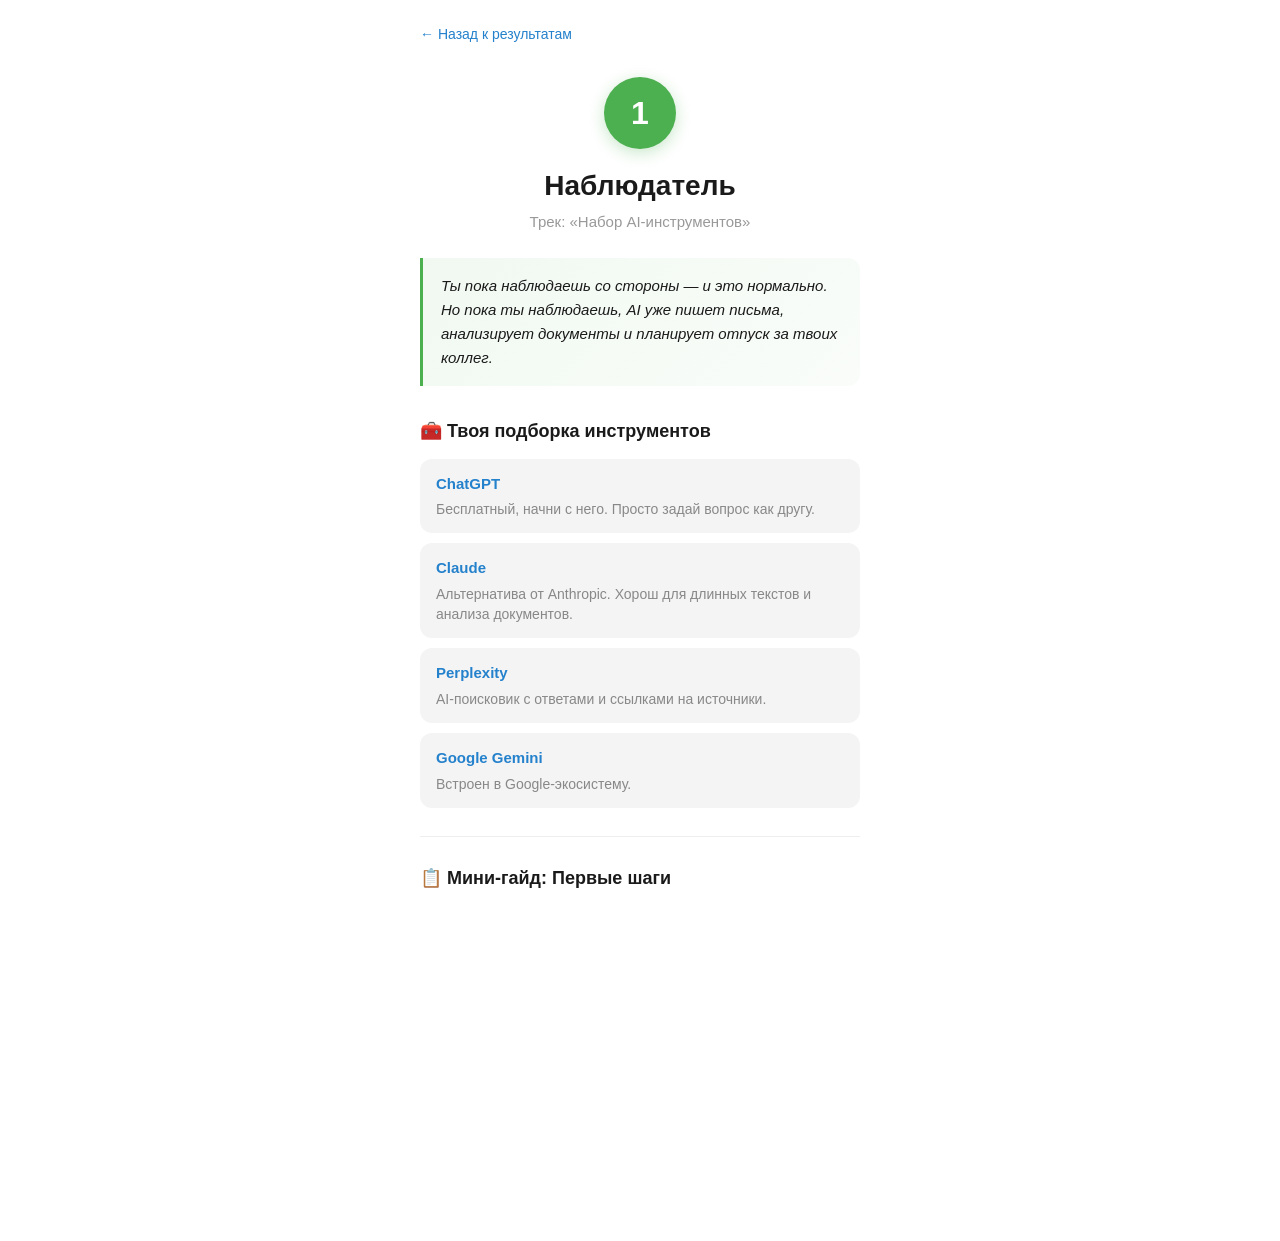
==== guide-1.html @ 906f0159 "Add HTML guide pages for all 5 levels" ====
<!DOCTYPE html>
<html lang="ru">
<head>
<meta charset="UTF-8">
<meta name="viewport" content="width=device-width, initial-scale=1.0, maximum-scale=1.0, user-scalable=no">
<title>Уровень 1 — Наблюдатель</title>
<script src="https://telegram.org/js/telegram-web-app.js"></script>
<style>
*, *::before, *::after { box-sizing: border-box; margin: 0; padding: 0; }
html, body { height: 100%; overflow-x: hidden; }
body {
  font-family: -apple-system, BlinkMacSystemFont, 'Segoe UI', Roboto, Helvetica, Arial, sans-serif;
  background-color: var(--tg-theme-bg-color, #ffffff);
  color: var(--tg-theme-text-color, #1a1a1a);
  line-height: 1.5;
  -webkit-font-smoothing: antialiased;
}
.container {
  max-width: 480px;
  margin: 0 auto;
  padding: 16px 20px 40px;
}
.back-link {
  display: inline-flex;
  align-items: center;
  gap: 4px;
  font-size: 14px;
  font-weight: 500;
  color: var(--tg-theme-link-color, #2481cc);
  text-decoration: none;
  padding: 8px 0;
  cursor: pointer;
  -webkit-tap-highlight-color: transparent;
}
.back-link:active { opacity: 0.7; }

/* Level Badge */
.badge-wrapper { text-align: center; margin: 24px 0 16px; }
.level-badge {
  display: inline-flex;
  align-items: center;
  justify-content: center;
  width: 72px;
  height: 72px;
  border-radius: 50%;
  background: #4CAF50;
  color: #fff;
  font-size: 32px;
  font-weight: 700;
  box-shadow: 0 4px 16px rgba(76, 175, 80, 0.3);
}
.level-title {
  text-align: center;
  font-size: 28px;
  font-weight: 800;
  margin-bottom: 4px;
}
.level-track {
  text-align: center;
  font-size: 15px;
  color: var(--tg-theme-hint-color, #999);
  margin-bottom: 24px;
}

/* Quote */
.quote-block {
  background: linear-gradient(135deg, rgba(76,175,80,0.08), rgba(76,175,80,0.03));
  border-left: 3px solid #4CAF50;
  border-radius: 0 12px 12px 0;
  padding: 16px 18px;
  margin-bottom: 32px;
  font-size: 15px;
  font-style: italic;
  line-height: 1.6;
  color: var(--tg-theme-text-color, #1a1a1a);
}

/* Section */
.section-title {
  font-size: 18px;
  font-weight: 700;
  margin-bottom: 14px;
}

/* Tool Cards */
.tool-card {
  background-color: var(--tg-theme-secondary-bg-color, #f4f4f5);
  border-radius: 12px;
  padding: 14px 16px;
  margin-bottom: 10px;
}
.tool-name {
  font-size: 15px;
  font-weight: 600;
  margin-bottom: 4px;
}
.tool-name a {
  color: var(--tg-theme-link-color, #2481cc);
  text-decoration: none;
  cursor: pointer;
}
.tool-name a:active { opacity: 0.7; }
.tool-desc {
  font-size: 14px;
  color: var(--tg-theme-hint-color, #888);
  line-height: 1.45;
}

/* Steps */
.steps-list { margin-bottom: 32px; }
.step-item {
  display: flex;
  gap: 12px;
  margin-bottom: 14px;
  align-items: flex-start;
}
.step-number {
  flex-shrink: 0;
  width: 28px;
  height: 28px;
  border-radius: 50%;
  background: #4CAF50;
  color: #fff;
  font-size: 14px;
  font-weight: 700;
  display: flex;
  align-items: center;
  justify-content: center;
  margin-top: 1px;
}
.step-text {
  font-size: 15px;
  line-height: 1.5;
  flex: 1;
}

/* Divider */
.divider {
  height: 1px;
  background-color: var(--tg-theme-secondary-bg-color, #eee);
  margin: 28px 0;
}

/* Footer */
.footer {
  text-align: center;
  font-size: 13px;
  color: var(--tg-theme-hint-color, #999);
  padding-top: 8px;
  padding-bottom: 24px;
  line-height: 1.5;
}
</style>
</head>
<body>
<div class="container">
  <a class="back-link" onclick="window.history.back(); return false;">← Назад к результатам</a>

  <div class="badge-wrapper">
    <div class="level-badge">1</div>
  </div>
  <div class="level-title">Наблюдатель</div>
  <div class="level-track">Трек: «Набор AI-инструментов»</div>

  <div class="quote-block">
    Ты пока наблюдаешь со стороны — и это нормально. Но пока ты наблюдаешь, AI уже пишет письма, анализирует документы и планирует отпуск за твоих коллег.
  </div>

  <div class="section-title">🧰 Твоя подборка инструментов</div>

  <div class="tool-card">
    <div class="tool-name"><a onclick="Telegram.WebApp.openLink('https://chat.openai.com'); return false;">ChatGPT</a></div>
    <div class="tool-desc">Бесплатный, начни с него. Просто задай вопрос как другу.</div>
  </div>

  <div class="tool-card">
    <div class="tool-name"><a onclick="Telegram.WebApp.openLink('https://claude.ai'); return false;">Claude</a></div>
    <div class="tool-desc">Альтернатива от Anthropic. Хорош для длинных текстов и анализа документов.</div>
  </div>

  <div class="tool-card">
    <div class="tool-name"><a onclick="Telegram.WebApp.openLink('https://perplexity.ai'); return false;">Perplexity</a></div>
    <div class="tool-desc">AI-поисковик с ответами и ссылками на источники.</div>
  </div>

  <div class="tool-card">
    <div class="tool-name"><a onclick="Telegram.WebApp.openLink('https://gemini.google.com'); return false;">Google Gemini</a></div>
    <div class="tool-desc">Встроен в Google-экосистему.</div>
  </div>

  <div class="divider"></div>

  <div class="section-title">📋 Мини-гайд: Первые шаги</div>

  <div class="steps-list">
    <div class="step-item">
      <div class="step-number">1</div>
      <div class="step-text">Выбери один инструмент и задай 3 реальных вопроса из жизни/работы.</div>
    </div>
    <div class="step-item">
      <div class="step-number">2</div>
      <div class="step-text">Загрузи документ (фото чека, PDF, скриншот) и попроси AI объяснить.</div>
    </div>
    <div class="step-item">
      <div class="step-number">3</div>
      <div class="step-text">Заведи привычку: вместо Google сначала спроси AI. Через неделю заметишь разницу.</div>
    </div>
  </div>

  <div class="divider"></div>

  <div class="footer">
    Этот гайд подготовлен авторами квиза —<br>Натой Кистер и Олей Сохневой
  </div>
</div>

<script>
Telegram.WebApp.ready();
Telegram.WebApp.expand();
</script>
</body>
</html>
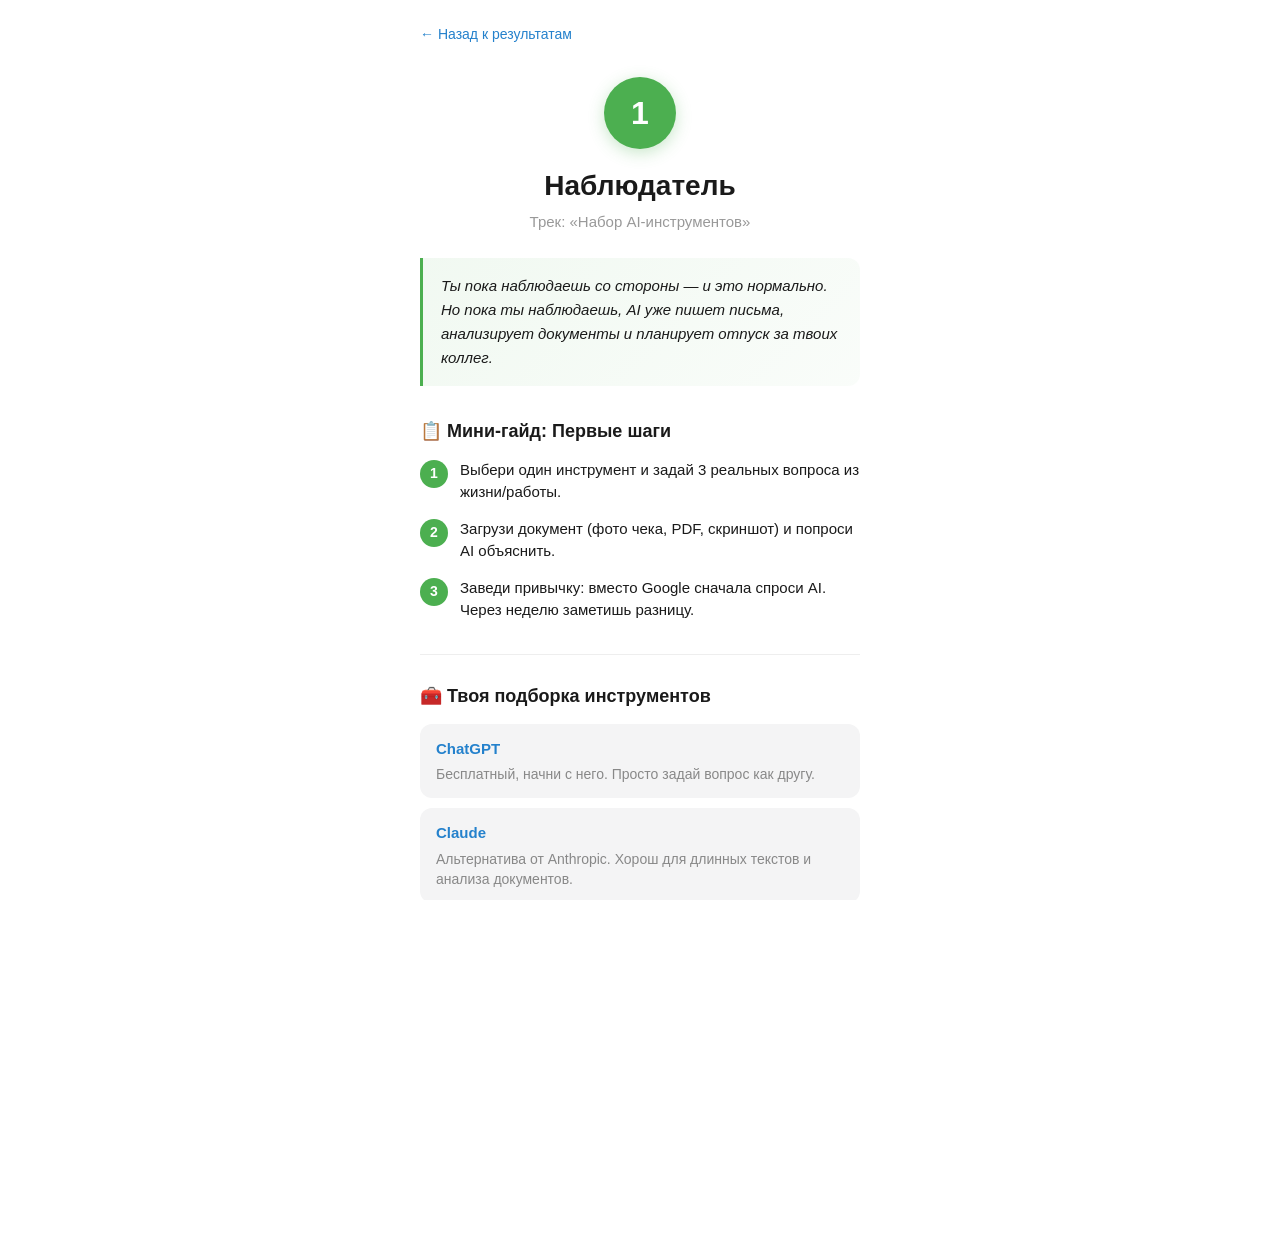
==== commit 11a49bf3: "Reorder guides: mini-guide first, tools second" ====
--- a/guide-1.html
+++ b/guide-1.html
@@ -166,30 +166,6 @@
     Ты пока наблюдаешь со стороны — и это нормально. Но пока ты наблюдаешь, AI уже пишет письма, анализирует документы и планирует отпуск за твоих коллег.
   </div>
 
-  <div class="section-title">🧰 Твоя подборка инструментов</div>
-
-  <div class="tool-card">
-    <div class="tool-name"><a onclick="Telegram.WebApp.openLink('https://chat.openai.com'); return false;">ChatGPT</a></div>
-    <div class="tool-desc">Бесплатный, начни с него. Просто задай вопрос как другу.</div>
-  </div>
-
-  <div class="tool-card">
-    <div class="tool-name"><a onclick="Telegram.WebApp.openLink('https://claude.ai'); return false;">Claude</a></div>
-    <div class="tool-desc">Альтернатива от Anthropic. Хорош для длинных текстов и анализа документов.</div>
-  </div>
-
-  <div class="tool-card">
-    <div class="tool-name"><a onclick="Telegram.WebApp.openLink('https://perplexity.ai'); return false;">Perplexity</a></div>
-    <div class="tool-desc">AI-поисковик с ответами и ссылками на источники.</div>
-  </div>
-
-  <div class="tool-card">
-    <div class="tool-name"><a onclick="Telegram.WebApp.openLink('https://gemini.google.com'); return false;">Google Gemini</a></div>
-    <div class="tool-desc">Встроен в Google-экосистему.</div>
-  </div>
-
-  <div class="divider"></div>
-
   <div class="section-title">📋 Мини-гайд: Первые шаги</div>
 
   <div class="steps-list">
@@ -209,6 +185,30 @@
 
   <div class="divider"></div>
 
+  <div class="section-title">🧰 Твоя подборка инструментов</div>
+
+  <div class="tool-card">
+    <div class="tool-name"><a onclick="Telegram.WebApp.openLink('https://chat.openai.com'); return false;">ChatGPT</a></div>
+    <div class="tool-desc">Бесплатный, начни с него. Просто задай вопрос как другу.</div>
+  </div>
+
+  <div class="tool-card">
+    <div class="tool-name"><a onclick="Telegram.WebApp.openLink('https://claude.ai'); return false;">Claude</a></div>
+    <div class="tool-desc">Альтернатива от Anthropic. Хорош для длинных текстов и анализа документов.</div>
+  </div>
+
+  <div class="tool-card">
+    <div class="tool-name"><a onclick="Telegram.WebApp.openLink('https://perplexity.ai'); return false;">Perplexity</a></div>
+    <div class="tool-desc">AI-поисковик с ответами и ссылками на источники.</div>
+  </div>
+
+  <div class="tool-card">
+    <div class="tool-name"><a onclick="Telegram.WebApp.openLink('https://gemini.google.com'); return false;">Google Gemini</a></div>
+    <div class="tool-desc">Встроен в Google-экосистему.</div>
+  </div>
+
+  <div class="divider"></div>
+
   <div class="footer">
     Этот гайд подготовлен авторами квиза —<br>Натой Кистер и Олей Сохневой
   </div>
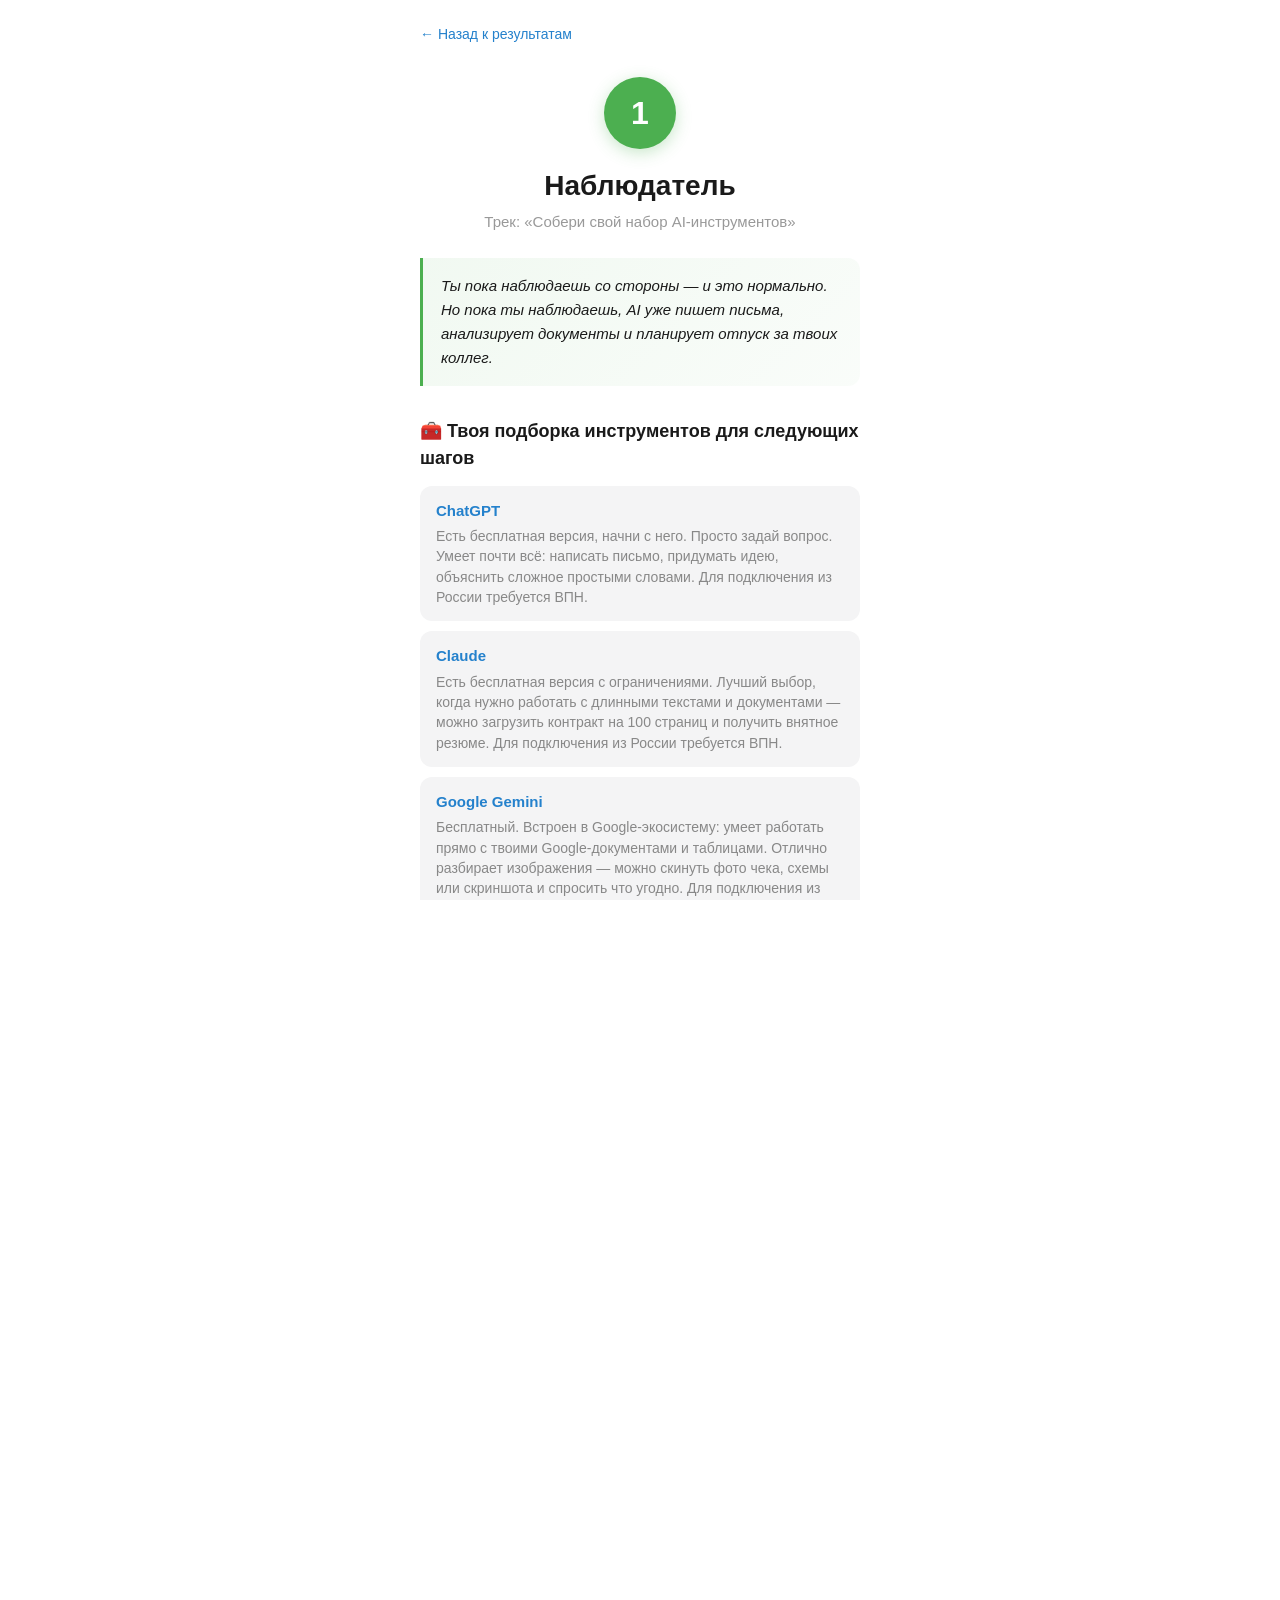
==== commit 5e6891b2: "Update all 5 level guides from Google Docs - Level 1: expanded tool descriptions, added DeepSeek, 4 " ====
--- a/guide-1.html
+++ b/guide-1.html
@@ -15,208 +15,105 @@
   line-height: 1.5;
   -webkit-font-smoothing: antialiased;
 }
-.container {
-  max-width: 480px;
-  margin: 0 auto;
-  padding: 16px 20px 40px;
-}
+.container { max-width: 480px; margin: 0 auto; padding: 16px 20px 40px; }
 .back-link {
-  display: inline-flex;
-  align-items: center;
-  gap: 4px;
-  font-size: 14px;
-  font-weight: 500;
+  display: inline-flex; align-items: center; gap: 4px;
+  font-size: 14px; font-weight: 500;
   color: var(--tg-theme-link-color, #2481cc);
-  text-decoration: none;
-  padding: 8px 0;
-  cursor: pointer;
+  text-decoration: none; padding: 8px 0; cursor: pointer;
   -webkit-tap-highlight-color: transparent;
 }
 .back-link:active { opacity: 0.7; }
-
-/* Level Badge */
 .badge-wrapper { text-align: center; margin: 24px 0 16px; }
 .level-badge {
-  display: inline-flex;
-  align-items: center;
-  justify-content: center;
-  width: 72px;
-  height: 72px;
-  border-radius: 50%;
-  background: #4CAF50;
-  color: #fff;
-  font-size: 32px;
-  font-weight: 700;
-  box-shadow: 0 4px 16px rgba(76, 175, 80, 0.3);
+  display: inline-flex; align-items: center; justify-content: center;
+  width: 72px; height: 72px; border-radius: 50%;
+  background: #4CAF50; color: #fff;
+  font-size: 32px; font-weight: 700;
+  box-shadow: 0 4px 16px rgba(76,175,80,0.3);
 }
-.level-title {
-  text-align: center;
-  font-size: 28px;
-  font-weight: 800;
-  margin-bottom: 4px;
-}
-.level-track {
-  text-align: center;
-  font-size: 15px;
-  color: var(--tg-theme-hint-color, #999);
-  margin-bottom: 24px;
-}
-
-/* Quote */
+.level-title { text-align: center; font-size: 28px; font-weight: 800; margin-bottom: 4px; }
+.level-track { text-align: center; font-size: 15px; color: var(--tg-theme-hint-color, #999); margin-bottom: 24px; }
 .quote-block {
   background: linear-gradient(135deg, rgba(76,175,80,0.08), rgba(76,175,80,0.03));
-  border-left: 3px solid #4CAF50;
-  border-radius: 0 12px 12px 0;
-  padding: 16px 18px;
-  margin-bottom: 32px;
-  font-size: 15px;
-  font-style: italic;
-  line-height: 1.6;
-  color: var(--tg-theme-text-color, #1a1a1a);
+  border-left: 3px solid #4CAF50; border-radius: 0 12px 12px 0;
+  padding: 16px 18px; margin-bottom: 32px;
+  font-size: 15px; font-style: italic; line-height: 1.6;
 }
-
-/* Section */
-.section-title {
-  font-size: 18px;
-  font-weight: 700;
-  margin-bottom: 14px;
+.section-title { font-size: 18px; font-weight: 700; margin-bottom: 14px; }
+.tool-card { background-color: var(--tg-theme-secondary-bg-color, #f4f4f5); border-radius: 12px; padding: 14px 16px; margin-bottom: 10px; }
+.tool-name { font-size: 15px; font-weight: 600; margin-bottom: 4px; }
+.tool-name a { color: var(--tg-theme-link-color, #2481cc); text-decoration: none; cursor: pointer; }
+.tool-name a:active { opacity: 0.7; }
+.tool-desc { font-size: 14px; color: var(--tg-theme-hint-color, #888); line-height: 1.45; }
+.steps-list { margin-bottom: 32px; }
+.step-item { display: flex; gap: 12px; margin-bottom: 14px; align-items: flex-start; }
+.step-number {
+  flex-shrink: 0; width: 28px; height: 28px; border-radius: 50%;
+  background: #4CAF50; color: #fff; font-size: 14px; font-weight: 700;
+  display: flex; align-items: center; justify-content: center; margin-top: 1px;
 }
-
-/* Tool Cards */
-.tool-card {
-  background-color: var(--tg-theme-secondary-bg-color, #f4f4f5);
-  border-radius: 12px;
-  padding: 14px 16px;
-  margin-bottom: 10px;
-}
-.tool-name {
-  font-size: 15px;
-  font-weight: 600;
-  margin-bottom: 4px;
-}
-.tool-name a {
-  color: var(--tg-theme-link-color, #2481cc);
-  text-decoration: none;
-  cursor: pointer;
-}
-.tool-name a:active { opacity: 0.7; }
-.tool-desc {
-  font-size: 14px;
-  color: var(--tg-theme-hint-color, #888);
-  line-height: 1.45;
-}
-
-/* Steps */
-.steps-list { margin-bottom: 32px; }
-.step-item {
-  display: flex;
-  gap: 12px;
-  margin-bottom: 14px;
-  align-items: flex-start;
-}
-.step-number {
-  flex-shrink: 0;
-  width: 28px;
-  height: 28px;
-  border-radius: 50%;
-  background: #4CAF50;
-  color: #fff;
-  font-size: 14px;
-  font-weight: 700;
-  display: flex;
-  align-items: center;
-  justify-content: center;
-  margin-top: 1px;
-}
-.step-text {
-  font-size: 15px;
-  line-height: 1.5;
-  flex: 1;
-}
-
-/* Divider */
-.divider {
-  height: 1px;
-  background-color: var(--tg-theme-secondary-bg-color, #eee);
-  margin: 28px 0;
-}
-
-/* Footer */
-.footer {
-  text-align: center;
-  font-size: 13px;
-  color: var(--tg-theme-hint-color, #999);
-  padding-top: 8px;
-  padding-bottom: 24px;
-  line-height: 1.5;
-}
+.step-text { font-size: 15px; line-height: 1.5; flex: 1; }
+.divider { height: 1px; background-color: var(--tg-theme-secondary-bg-color, #eee); margin: 28px 0; }
+.footer { text-align: center; font-size: 13px; color: var(--tg-theme-hint-color, #999); padding-top: 8px; padding-bottom: 24px; line-height: 1.5; }
 </style>
 </head>
 <body>
 <div class="container">
   <a class="back-link" onclick="window.history.back(); return false;">← Назад к результатам</a>
+  <div class="badge-wrapper"><div class="level-badge">1</div></div>
+  <div class="level-title">Наблюдатель</div>
+  <div class="level-track">Трек: «Собери свой набор AI-инструментов»</div>
+  <div class="quote-block">Ты пока наблюдаешь со стороны — и это нормально. Но пока ты наблюдаешь, AI уже пишет письма, анализирует документы и планирует отпуск за твоих коллег.</div>
 
-  <div class="badge-wrapper">
-    <div class="level-badge">1</div>
+  <div class="section-title">🧰 Твоя подборка инструментов для следующих шагов</div>
+
+  <div class="tool-card">
+    <div class="tool-name"><a onclick="Telegram.WebApp.openLink('https://chat.openai.com'); return false;">ChatGPT</a></div>
+    <div class="tool-desc">Есть бесплатная версия, начни с него. Просто задай вопрос. Умеет почти всё: написать письмо, придумать идею, объяснить сложное простыми словами. Для подключения из России требуется ВПН.</div>
   </div>
-  <div class="level-title">Наблюдатель</div>
-  <div class="level-track">Трек: «Набор AI-инструментов»</div>
-
-  <div class="quote-block">
-    Ты пока наблюдаешь со стороны — и это нормально. Но пока ты наблюдаешь, AI уже пишет письма, анализирует документы и планирует отпуск за твоих коллег.
+  <div class="tool-card">
+    <div class="tool-name"><a onclick="Telegram.WebApp.openLink('https://claude.ai'); return false;">Claude</a></div>
+    <div class="tool-desc">Есть бесплатная версия с ограничениями. Лучший выбор, когда нужно работать с длинными текстами и документами — можно загрузить контракт на 100 страниц и получить внятное резюме. Для подключения из России требуется ВПН.</div>
+  </div>
+  <div class="tool-card">
+    <div class="tool-name"><a onclick="Telegram.WebApp.openLink('https://gemini.google.com'); return false;">Google Gemini</a></div>
+    <div class="tool-desc">Бесплатный. Встроен в Google-экосистему: умеет работать прямо с твоими Google-документами и таблицами. Отлично разбирает изображения — можно скинуть фото чека, схемы или скриншота и спросить что угодно. Для подключения из России требуется ВПН.</div>
+  </div>
+  <div class="tool-card">
+    <div class="tool-name"><a onclick="Telegram.WebApp.openLink('https://perplexity.ai'); return false;">Perplexity</a></div>
+    <div class="tool-desc">AI-поисковик с бесплатной версией: отвечает на вопросы и сразу даёт ссылки на источники. Идеален, когда нужно быстро разобраться в теме и проверить факты. Подключается без ВПН.</div>
+  </div>
+  <div class="tool-card">
+    <div class="tool-name"><a onclick="Telegram.WebApp.openLink('https://deepseek.com'); return false;">DeepSeek</a></div>
+    <div class="tool-desc">Полностью бесплатный AI-помощник из Китая, по возможностям близок к ChatGPT. Хороший вариант, если не хочется возиться с ВПН — работает без него.</div>
   </div>
 
+  <div class="divider"></div>
+
   <div class="section-title">📋 Мини-гайд: Первые шаги</div>
-
   <div class="steps-list">
     <div class="step-item">
       <div class="step-number">1</div>
-      <div class="step-text">Выбери один инструмент и задай 3 реальных вопроса из жизни/работы.</div>
+      <div class="step-text">Заведи привычку заходить не в поисковик, а в AI с вопросами — и просто сравнивай результаты.</div>
     </div>
     <div class="step-item">
       <div class="step-number">2</div>
-      <div class="step-text">Загрузи документ (фото чека, PDF, скриншот) и попроси AI объяснить.</div>
+      <div class="step-text">Сфотографируй документ — чек, договор, инструкцию — загрузи в AI и спроси: «Что тут важного?» Он разберёт и объяснит за секунды.</div>
     </div>
     <div class="step-item">
       <div class="step-number">3</div>
-      <div class="step-text">Заведи привычку: вместо Google сначала спроси AI. Через неделю заметишь разницу.</div>
+      <div class="step-text">Скинь AI рабочее письмо, которое никак не можешь сформулировать, и попроси написать за тебя. Опиши ситуацию своими словами — он превратит в готовый текст.</div>
+    </div>
+    <div class="step-item">
+      <div class="step-number">4</div>
+      <div class="step-text">Попроси AI спланировать что-то реальное — отпуск, детский день рождения, переезд. Скажи бюджет, даты, что важно — и получишь готовый план с конкретными шагами, который можно сразу брать и делать.</div>
     </div>
   </div>
 
   <div class="divider"></div>
-
-  <div class="section-title">🧰 Твоя подборка инструментов</div>
-
-  <div class="tool-card">
-    <div class="tool-name"><a onclick="Telegram.WebApp.openLink('https://chat.openai.com'); return false;">ChatGPT</a></div>
-    <div class="tool-desc">Бесплатный, начни с него. Просто задай вопрос как другу.</div>
-  </div>
-
-  <div class="tool-card">
-    <div class="tool-name"><a onclick="Telegram.WebApp.openLink('https://claude.ai'); return false;">Claude</a></div>
-    <div class="tool-desc">Альтернатива от Anthropic. Хорош для длинных текстов и анализа документов.</div>
-  </div>
-
-  <div class="tool-card">
-    <div class="tool-name"><a onclick="Telegram.WebApp.openLink('https://perplexity.ai'); return false;">Perplexity</a></div>
-    <div class="tool-desc">AI-поисковик с ответами и ссылками на источники.</div>
-  </div>
-
-  <div class="tool-card">
-    <div class="tool-name"><a onclick="Telegram.WebApp.openLink('https://gemini.google.com'); return false;">Google Gemini</a></div>
-    <div class="tool-desc">Встроен в Google-экосистему.</div>
-  </div>
-
-  <div class="divider"></div>
-
-  <div class="footer">
-    Этот гайд подготовлен авторами квиза —<br>Натой Кистер и Олей Сохневой
-  </div>
+  <div class="footer">Этот гайд подготовлен авторами квиза —<br>Натой Кистер и Олей Сохневой</div>
 </div>
-
-<script>
-Telegram.WebApp.ready();
-Telegram.WebApp.expand();
-</script>
+<script>Telegram.WebApp.ready(); Telegram.WebApp.expand();</script>
 </body>
 </html>
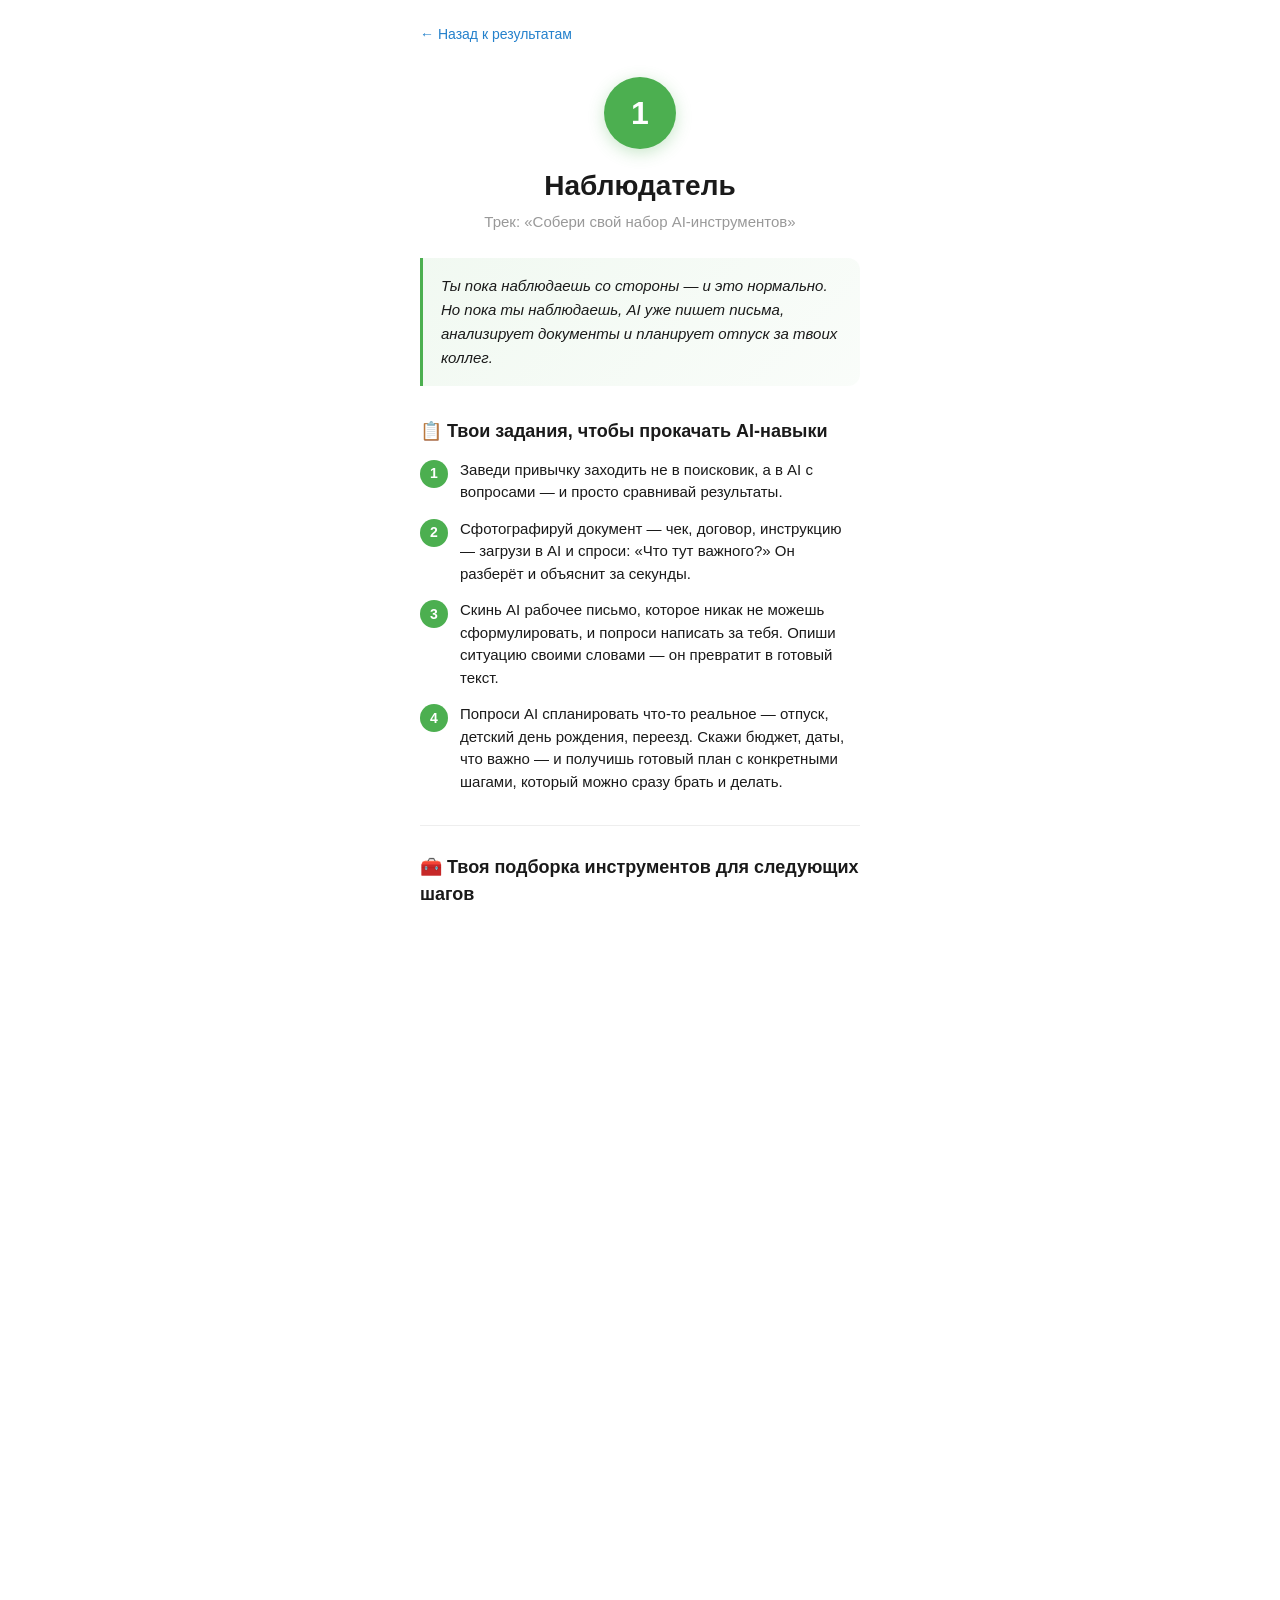
==== commit 8b101e94: "Reorder guide sections: tasks first, tools second + rename - Swapped order: assignments before tool " ====
--- a/guide-1.html
+++ b/guide-1.html
@@ -66,6 +66,28 @@
   <div class="level-track">Трек: «Собери свой набор AI-инструментов»</div>
   <div class="quote-block">Ты пока наблюдаешь со стороны — и это нормально. Но пока ты наблюдаешь, AI уже пишет письма, анализирует документы и планирует отпуск за твоих коллег.</div>
 
+  <div class="section-title">📋 Твои задания, чтобы прокачать AI-навыки</div>
+  <div class="steps-list">
+    <div class="step-item">
+      <div class="step-number">1</div>
+      <div class="step-text">Заведи привычку заходить не в поисковик, а в AI с вопросами — и просто сравнивай результаты.</div>
+    </div>
+    <div class="step-item">
+      <div class="step-number">2</div>
+      <div class="step-text">Сфотографируй документ — чек, договор, инструкцию — загрузи в AI и спроси: «Что тут важного?» Он разберёт и объяснит за секунды.</div>
+    </div>
+    <div class="step-item">
+      <div class="step-number">3</div>
+      <div class="step-text">Скинь AI рабочее письмо, которое никак не можешь сформулировать, и попроси написать за тебя. Опиши ситуацию своими словами — он превратит в готовый текст.</div>
+    </div>
+    <div class="step-item">
+      <div class="step-number">4</div>
+      <div class="step-text">Попроси AI спланировать что-то реальное — отпуск, детский день рождения, переезд. Скажи бюджет, даты, что важно — и получишь готовый план с конкретными шагами, который можно сразу брать и делать.</div>
+    </div>
+  </div>
+
+  <div class="divider"></div>
+
   <div class="section-title">🧰 Твоя подборка инструментов для следующих шагов</div>
 
   <div class="tool-card">
@@ -90,29 +112,7 @@
   </div>
 
   <div class="divider"></div>
-
-  <div class="section-title">📋 Мини-гайд: Первые шаги</div>
-  <div class="steps-list">
-    <div class="step-item">
-      <div class="step-number">1</div>
-      <div class="step-text">Заведи привычку заходить не в поисковик, а в AI с вопросами — и просто сравнивай результаты.</div>
-    </div>
-    <div class="step-item">
-      <div class="step-number">2</div>
-      <div class="step-text">Сфотографируй документ — чек, договор, инструкцию — загрузи в AI и спроси: «Что тут важного?» Он разберёт и объяснит за секунды.</div>
-    </div>
-    <div class="step-item">
-      <div class="step-number">3</div>
-      <div class="step-text">Скинь AI рабочее письмо, которое никак не можешь сформулировать, и попроси написать за тебя. Опиши ситуацию своими словами — он превратит в готовый текст.</div>
-    </div>
-    <div class="step-item">
-      <div class="step-number">4</div>
-      <div class="step-text">Попроси AI спланировать что-то реальное — отпуск, детский день рождения, переезд. Скажи бюджет, даты, что важно — и получишь готовый план с конкретными шагами, который можно сразу брать и делать.</div>
-    </div>
-  </div>
-
-  <div class="divider"></div>
-  <div class="footer">Этот гайд подготовлен авторами квиза —<br>Натой Кистер и Олей Сохневой</div>
+  <div class="footer">Этот гайд подготовлен авторами квиза —<br><a onclick="Telegram.WebApp.openLink('https://t.me/natalia_kister'); return false;" style="color:var(--tg-theme-link-color,#2481cc);text-decoration:none;cursor:pointer;">Натой Кистер</a> и <a onclick="Telegram.WebApp.openLink('https://t.me/remote_love_2'); return false;" style="color:var(--tg-theme-link-color,#2481cc);text-decoration:none;cursor:pointer;">Олей Сохневой</a></div>
 </div>
 <script>Telegram.WebApp.ready(); Telegram.WebApp.expand();</script>
 </body>
